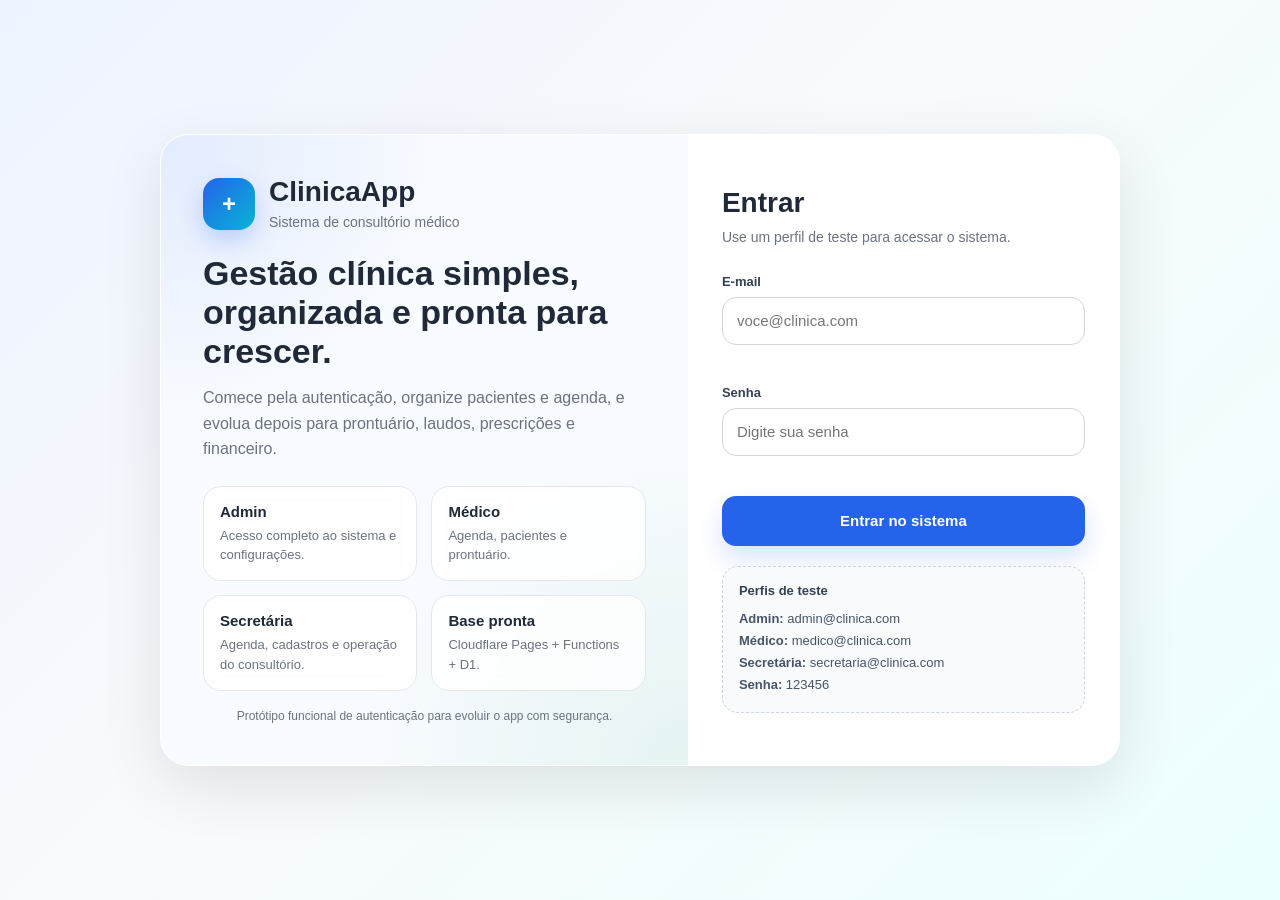
==== public/login.html @ 222e553f "Create login.html" ====
<!DOCTYPE html>
<html lang="pt-BR">
<head>
  <meta charset="UTF-8" />
  <meta name="viewport" content="width=device-width, initial-scale=1.0" />
  <title>Login | ClinicaApp</title>
  <style>
    :root{
      --bg:#f5f7fb;
      --card:#ffffff;
      --text:#1f2937;
      --muted:#6b7280;
      --line:#e5e7eb;
      --primary:#2563eb;
      --primary-dark:#1d4ed8;
      --danger:#dc2626;
      --success:#059669;
      --shadow:0 20px 60px rgba(0,0,0,.10);
      --radius:18px;
    }

    *{box-sizing:border-box}
    body{
      margin:0;
      font-family:Inter, Arial, sans-serif;
      background:linear-gradient(135deg,#eef4ff 0%,#f8fafc 45%,#ecfeff 100%);
      min-height:100vh;
      display:flex;
      align-items:center;
      justify-content:center;
      color:var(--text);
    }

    .wrap{
      width:min(960px, 94vw);
      display:grid;
      grid-template-columns: 1.1fr .9fr;
      background:var(--card);
      border:1px solid rgba(255,255,255,.5);
      border-radius:28px;
      overflow:hidden;
      box-shadow:var(--shadow);
    }

    .hero{
      padding:42px;
      background:
        radial-gradient(circle at top left, rgba(37,99,235,.10), transparent 35%),
        radial-gradient(circle at bottom right, rgba(5,150,105,.08), transparent 40%),
        #f8fbff;
      display:flex;
      flex-direction:column;
      justify-content:space-between;
      min-height:620px;
    }

    .brand{
      display:flex;
      align-items:center;
      gap:14px;
      margin-bottom:24px;
    }

    .brand-icon{
      width:52px;
      height:52px;
      border-radius:16px;
      background:linear-gradient(135deg,#2563eb,#06b6d4);
      color:white;
      display:flex;
      align-items:center;
      justify-content:center;
      font-size:24px;
      font-weight:700;
      box-shadow:0 10px 24px rgba(37,99,235,.25);
    }

    .brand-text h1{
      margin:0;
      font-size:28px;
      line-height:1.1;
    }

    .brand-text p{
      margin:6px 0 0;
      color:var(--muted);
      font-size:14px;
    }

    .hero-copy h2{
      margin:0 0 14px;
      font-size:34px;
      line-height:1.15;
    }

    .hero-copy p{
      margin:0 0 24px;
      color:var(--muted);
      font-size:16px;
      line-height:1.6;
      max-width:480px;
    }

    .hero-grid{
      display:grid;
      grid-template-columns:1fr 1fr;
      gap:14px;
      margin-top:20px;
    }

    .hero-card{
      background:rgba(255,255,255,.8);
      border:1px solid var(--line);
      border-radius:18px;
      padding:16px;
      backdrop-filter: blur(8px);
    }

    .hero-card strong{
      display:block;
      font-size:15px;
      margin-bottom:6px;
    }

    .hero-card span{
      color:var(--muted);
      font-size:13px;
      line-height:1.4;
    }

    .login{
      padding:42px 34px;
      display:flex;
      flex-direction:column;
      justify-content:center;
      background:#fff;
    }

    .login h3{
      margin:0 0 8px;
      font-size:28px;
    }

    .login .sub{
      margin:0 0 26px;
      color:var(--muted);
      font-size:14px;
      line-height:1.5;
    }

    .field{
      margin-bottom:16px;
    }

    .field label{
      display:block;
      margin-bottom:8px;
      font-size:13px;
      font-weight:600;
      color:#334155;
    }

    .field input{
      width:100%;
      height:48px;
      border:1px solid #d1d5db;
      border-radius:14px;
      padding:0 14px;
      font-size:15px;
      outline:none;
      transition:.18s ease;
      background:#fff;
    }

    .field input:focus{
      border-color:var(--primary);
      box-shadow:0 0 0 4px rgba(37,99,235,.12);
    }

    .field-error{
      display:block;
      min-height:18px;
      font-size:12px;
      color:var(--danger);
      margin-top:6px;
    }

    .error-box{
      display:none;
      margin-bottom:14px;
      border:1px solid rgba(220,38,38,.18);
      background:#fef2f2;
      color:#991b1b;
      border-radius:14px;
      padding:12px 14px;
      font-size:13px;
      line-height:1.45;
    }

    .btn{
      width:100%;
      height:50px;
      border:none;
      border-radius:14px;
      background:var(--primary);
      color:white;
      font-size:15px;
      font-weight:700;
      cursor:pointer;
      transition:.18s ease;
      box-shadow:0 12px 24px rgba(37,99,235,.18);
    }

    .btn:hover{ background:var(--primary-dark); }
    .btn:disabled{ opacity:.7; cursor:not-allowed; }

    .demo{
      margin-top:20px;
      padding:16px;
      border:1px dashed #cbd5e1;
      border-radius:16px;
      background:#f8fafc;
    }

    .demo-title{
      font-size:13px;
      font-weight:700;
      margin-bottom:10px;
      color:#334155;
    }

    .demo-item{
      font-size:13px;
      color:#475569;
      line-height:1.7;
    }

    .foot{
      margin-top:18px;
      text-align:center;
      color:var(--muted);
      font-size:12px;
    }

    @media (max-width: 900px){
      .wrap{ grid-template-columns:1fr; }
      .hero{ min-height:auto; padding:28px; }
      .login{ padding:28px; }
      .hero-copy h2{ font-size:28px; }
    }
  </style>
</head>
<body>
  <div class="wrap">
    <section class="hero">
      <div>
        <div class="brand">
          <div class="brand-icon">+</div>
          <div class="brand-text">
            <h1>ClinicaApp</h1>
            <p>Sistema de consultório médico</p>
          </div>
        </div>

        <div class="hero-copy">
          <h2>Gestão clínica simples, organizada e pronta para crescer.</h2>
          <p>
            Comece pela autenticação, organize pacientes e agenda,
            e evolua depois para prontuário, laudos, prescrições e financeiro.
          </p>
        </div>

        <div class="hero-grid">
          <div class="hero-card">
            <strong>Admin</strong>
            <span>Acesso completo ao sistema e configurações.</span>
          </div>
          <div class="hero-card">
            <strong>Médico</strong>
            <span>Agenda, pacientes e prontuário.</span>
          </div>
          <div class="hero-card">
            <strong>Secretária</strong>
            <span>Agenda, cadastros e operação do consultório.</span>
          </div>
          <div class="hero-card">
            <strong>Base pronta</strong>
            <span>Cloudflare Pages + Functions + D1.</span>
          </div>
        </div>
      </div>

      <div class="foot">
        Protótipo funcional de autenticação para evoluir o app com segurança.
      </div>
    </section>

    <section class="login">
      <h3>Entrar</h3>
      <p class="sub">Use um perfil de teste para acessar o sistema.</p>

      <div id="error-box" class="error-box"></div>

      <form id="login-form" onsubmit="return false;">
        <div class="field">
          <label for="email">E-mail</label>
          <input id="email" type="email" placeholder="voce@clinica.com" autocomplete="username" />
          <span class="field-error" id="err-email"></span>
        </div>

        <div class="field">
          <label for="password">Senha</label>
          <input id="password" type="password" placeholder="Digite sua senha" autocomplete="current-password" />
          <span class="field-error" id="err-password"></span>
        </div>

        <button id="login-btn" class="btn" type="submit">Entrar no sistema</button>
      </form>

      <div class="demo">
        <div class="demo-title">Perfis de teste</div>
        <div class="demo-item"><strong>Admin:</strong> admin@clinica.com</div>
        <div class="demo-item"><strong>Médico:</strong> medico@clinica.com</div>
        <div class="demo-item"><strong>Secretária:</strong> secretaria@clinica.com</div>
        <div class="demo-item"><strong>Senha:</strong> 123456</div>
      </div>
    </section>
  </div>

  <script src="/js/auth.js"></script>
</body>
</html>
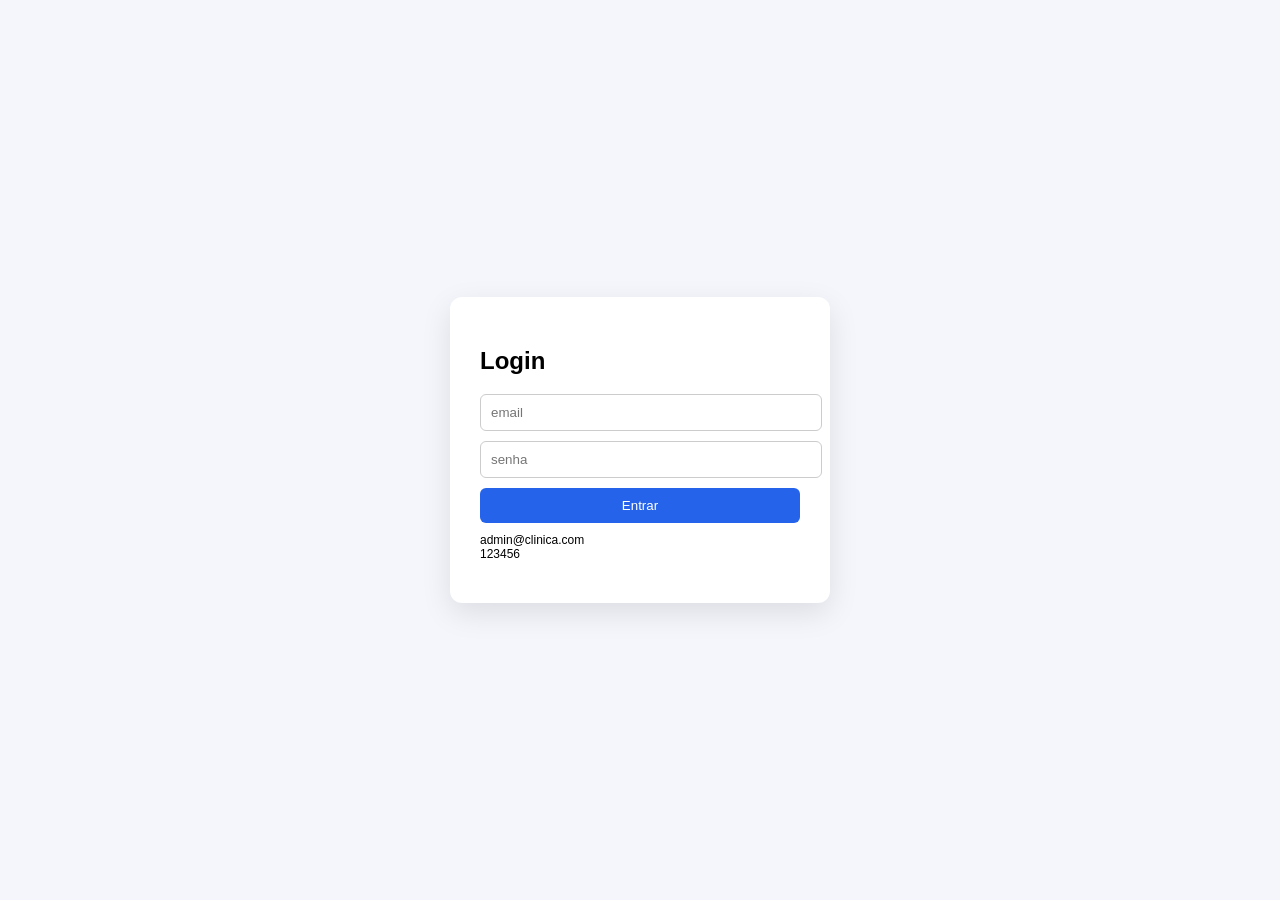
==== commit 86796ceb: "Update login.html" ====
--- a/public/login.html
+++ b/public/login.html
@@ -1,332 +1,34 @@
 <!DOCTYPE html>
 <html lang="pt-BR">
 <head>
-  <meta charset="UTF-8" />
-  <meta name="viewport" content="width=device-width, initial-scale=1.0" />
-  <title>Login | ClinicaApp</title>
-  <style>
-    :root{
-      --bg:#f5f7fb;
-      --card:#ffffff;
-      --text:#1f2937;
-      --muted:#6b7280;
-      --line:#e5e7eb;
-      --primary:#2563eb;
-      --primary-dark:#1d4ed8;
-      --danger:#dc2626;
-      --success:#059669;
-      --shadow:0 20px 60px rgba(0,0,0,.10);
-      --radius:18px;
-    }
-
-    *{box-sizing:border-box}
-    body{
-      margin:0;
-      font-family:Inter, Arial, sans-serif;
-      background:linear-gradient(135deg,#eef4ff 0%,#f8fafc 45%,#ecfeff 100%);
-      min-height:100vh;
-      display:flex;
-      align-items:center;
-      justify-content:center;
-      color:var(--text);
-    }
-
-    .wrap{
-      width:min(960px, 94vw);
-      display:grid;
-      grid-template-columns: 1.1fr .9fr;
-      background:var(--card);
-      border:1px solid rgba(255,255,255,.5);
-      border-radius:28px;
-      overflow:hidden;
-      box-shadow:var(--shadow);
-    }
-
-    .hero{
-      padding:42px;
-      background:
-        radial-gradient(circle at top left, rgba(37,99,235,.10), transparent 35%),
-        radial-gradient(circle at bottom right, rgba(5,150,105,.08), transparent 40%),
-        #f8fbff;
-      display:flex;
-      flex-direction:column;
-      justify-content:space-between;
-      min-height:620px;
-    }
-
-    .brand{
-      display:flex;
-      align-items:center;
-      gap:14px;
-      margin-bottom:24px;
-    }
-
-    .brand-icon{
-      width:52px;
-      height:52px;
-      border-radius:16px;
-      background:linear-gradient(135deg,#2563eb,#06b6d4);
-      color:white;
-      display:flex;
-      align-items:center;
-      justify-content:center;
-      font-size:24px;
-      font-weight:700;
-      box-shadow:0 10px 24px rgba(37,99,235,.25);
-    }
-
-    .brand-text h1{
-      margin:0;
-      font-size:28px;
-      line-height:1.1;
-    }
-
-    .brand-text p{
-      margin:6px 0 0;
-      color:var(--muted);
-      font-size:14px;
-    }
-
-    .hero-copy h2{
-      margin:0 0 14px;
-      font-size:34px;
-      line-height:1.15;
-    }
-
-    .hero-copy p{
-      margin:0 0 24px;
-      color:var(--muted);
-      font-size:16px;
-      line-height:1.6;
-      max-width:480px;
-    }
-
-    .hero-grid{
-      display:grid;
-      grid-template-columns:1fr 1fr;
-      gap:14px;
-      margin-top:20px;
-    }
-
-    .hero-card{
-      background:rgba(255,255,255,.8);
-      border:1px solid var(--line);
-      border-radius:18px;
-      padding:16px;
-      backdrop-filter: blur(8px);
-    }
-
-    .hero-card strong{
-      display:block;
-      font-size:15px;
-      margin-bottom:6px;
-    }
-
-    .hero-card span{
-      color:var(--muted);
-      font-size:13px;
-      line-height:1.4;
-    }
-
-    .login{
-      padding:42px 34px;
-      display:flex;
-      flex-direction:column;
-      justify-content:center;
-      background:#fff;
-    }
-
-    .login h3{
-      margin:0 0 8px;
-      font-size:28px;
-    }
-
-    .login .sub{
-      margin:0 0 26px;
-      color:var(--muted);
-      font-size:14px;
-      line-height:1.5;
-    }
-
-    .field{
-      margin-bottom:16px;
-    }
-
-    .field label{
-      display:block;
-      margin-bottom:8px;
-      font-size:13px;
-      font-weight:600;
-      color:#334155;
-    }
-
-    .field input{
-      width:100%;
-      height:48px;
-      border:1px solid #d1d5db;
-      border-radius:14px;
-      padding:0 14px;
-      font-size:15px;
-      outline:none;
-      transition:.18s ease;
-      background:#fff;
-    }
-
-    .field input:focus{
-      border-color:var(--primary);
-      box-shadow:0 0 0 4px rgba(37,99,235,.12);
-    }
-
-    .field-error{
-      display:block;
-      min-height:18px;
-      font-size:12px;
-      color:var(--danger);
-      margin-top:6px;
-    }
-
-    .error-box{
-      display:none;
-      margin-bottom:14px;
-      border:1px solid rgba(220,38,38,.18);
-      background:#fef2f2;
-      color:#991b1b;
-      border-radius:14px;
-      padding:12px 14px;
-      font-size:13px;
-      line-height:1.45;
-    }
-
-    .btn{
-      width:100%;
-      height:50px;
-      border:none;
-      border-radius:14px;
-      background:var(--primary);
-      color:white;
-      font-size:15px;
-      font-weight:700;
-      cursor:pointer;
-      transition:.18s ease;
-      box-shadow:0 12px 24px rgba(37,99,235,.18);
-    }
-
-    .btn:hover{ background:var(--primary-dark); }
-    .btn:disabled{ opacity:.7; cursor:not-allowed; }
-
-    .demo{
-      margin-top:20px;
-      padding:16px;
-      border:1px dashed #cbd5e1;
-      border-radius:16px;
-      background:#f8fafc;
-    }
-
-    .demo-title{
-      font-size:13px;
-      font-weight:700;
-      margin-bottom:10px;
-      color:#334155;
-    }
-
-    .demo-item{
-      font-size:13px;
-      color:#475569;
-      line-height:1.7;
-    }
-
-    .foot{
-      margin-top:18px;
-      text-align:center;
-      color:var(--muted);
-      font-size:12px;
-    }
-
-    @media (max-width: 900px){
-      .wrap{ grid-template-columns:1fr; }
-      .hero{ min-height:auto; padding:28px; }
-      .login{ padding:28px; }
-      .hero-copy h2{ font-size:28px; }
-    }
-  </style>
+<meta charset="UTF-8">
+<title>Login</title>
+<style>
+body{font-family:Arial;background:#f4f6fb;display:flex;align-items:center;justify-content:center;height:100vh;margin:0}
+.card{background:#fff;padding:30px;border-radius:12px;box-shadow:0 10px 30px rgba(0,0,0,.1);width:320px}
+input{width:100%;padding:10px;margin-bottom:10px;border:1px solid #ccc;border-radius:6px}
+button{width:100%;padding:10px;background:#2563eb;color:#fff;border:none;border-radius:6px;cursor:pointer}
+.error{color:red;font-size:12px;margin-bottom:10px}
+</style>
 </head>
 <body>
-  <div class="wrap">
-    <section class="hero">
-      <div>
-        <div class="brand">
-          <div class="brand-icon">+</div>
-          <div class="brand-text">
-            <h1>ClinicaApp</h1>
-            <p>Sistema de consultório médico</p>
-          </div>
-        </div>
 
-        <div class="hero-copy">
-          <h2>Gestão clínica simples, organizada e pronta para crescer.</h2>
-          <p>
-            Comece pela autenticação, organize pacientes e agenda,
-            e evolua depois para prontuário, laudos, prescrições e financeiro.
-          </p>
-        </div>
+<div class="card">
+<h2>Login</h2>
 
-        <div class="hero-grid">
-          <div class="hero-card">
-            <strong>Admin</strong>
-            <span>Acesso completo ao sistema e configurações.</span>
-          </div>
-          <div class="hero-card">
-            <strong>Médico</strong>
-            <span>Agenda, pacientes e prontuário.</span>
-          </div>
-          <div class="hero-card">
-            <strong>Secretária</strong>
-            <span>Agenda, cadastros e operação do consultório.</span>
-          </div>
-          <div class="hero-card">
-            <strong>Base pronta</strong>
-            <span>Cloudflare Pages + Functions + D1.</span>
-          </div>
-        </div>
-      </div>
+<div id="error" class="error"></div>
 
-      <div class="foot">
-        Protótipo funcional de autenticação para evoluir o app com segurança.
-      </div>
-    </section>
+<input id="email" placeholder="email">
+<input id="senha" type="password" placeholder="senha">
 
-    <section class="login">
-      <h3>Entrar</h3>
-      <p class="sub">Use um perfil de teste para acessar o sistema.</p>
+<button onclick="login()">Entrar</button>
 
-      <div id="error-box" class="error-box"></div>
+<p style="font-size:12px;margin-top:10px">
+admin@clinica.com<br>
+123456
+</p>
+</div>
 
-      <form id="login-form" onsubmit="return false;">
-        <div class="field">
-          <label for="email">E-mail</label>
-          <input id="email" type="email" placeholder="voce@clinica.com" autocomplete="username" />
-          <span class="field-error" id="err-email"></span>
-        </div>
-
-        <div class="field">
-          <label for="password">Senha</label>
-          <input id="password" type="password" placeholder="Digite sua senha" autocomplete="current-password" />
-          <span class="field-error" id="err-password"></span>
-        </div>
-
-        <button id="login-btn" class="btn" type="submit">Entrar no sistema</button>
-      </form>
-
-      <div class="demo">
-        <div class="demo-title">Perfis de teste</div>
-        <div class="demo-item"><strong>Admin:</strong> admin@clinica.com</div>
-        <div class="demo-item"><strong>Médico:</strong> medico@clinica.com</div>
-        <div class="demo-item"><strong>Secretária:</strong> secretaria@clinica.com</div>
-        <div class="demo-item"><strong>Senha:</strong> 123456</div>
-      </div>
-    </section>
-  </div>
-
-  <script src="/js/auth.js"></script>
+<script src="/js/auth.js"></script>
 </body>
 </html>
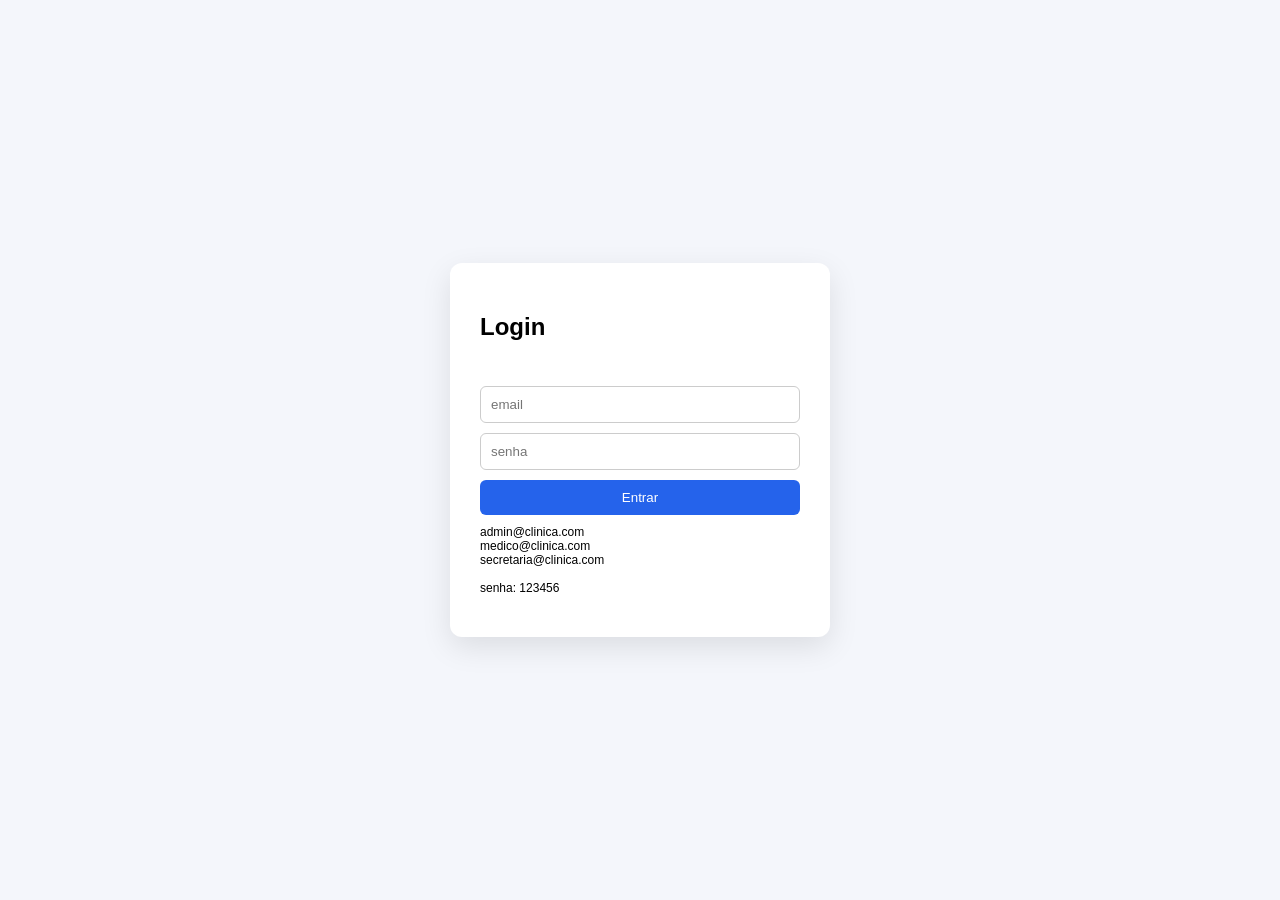
==== commit d0e146c9: "Update login.html" ====
--- a/public/login.html
+++ b/public/login.html
@@ -4,29 +4,65 @@
 <meta charset="UTF-8">
 <title>Login</title>
 <style>
-body{font-family:Arial;background:#f4f6fb;display:flex;align-items:center;justify-content:center;height:100vh;margin:0}
-.card{background:#fff;padding:30px;border-radius:12px;box-shadow:0 10px 30px rgba(0,0,0,.1);width:320px}
-input{width:100%;padding:10px;margin-bottom:10px;border:1px solid #ccc;border-radius:6px}
-button{width:100%;padding:10px;background:#2563eb;color:#fff;border:none;border-radius:6px;cursor:pointer}
-.error{color:red;font-size:12px;margin-bottom:10px}
+body{
+  font-family:Arial;
+  background:#f4f6fb;
+  display:flex;
+  align-items:center;
+  justify-content:center;
+  height:100vh;
+  margin:0;
+}
+.card{
+  background:#fff;
+  padding:30px;
+  border-radius:12px;
+  box-shadow:0 10px 30px rgba(0,0,0,.1);
+  width:320px;
+}
+input{
+  width:100%;
+  padding:10px;
+  margin-bottom:10px;
+  border:1px solid #ccc;
+  border-radius:6px;
+  box-sizing:border-box;
+}
+button{
+  width:100%;
+  padding:10px;
+  background:#2563eb;
+  color:#fff;
+  border:none;
+  border-radius:6px;
+  cursor:pointer;
+}
+.error{
+  color:red;
+  font-size:12px;
+  margin-bottom:10px;
+  min-height:16px;
+}
 </style>
 </head>
 <body>
 
 <div class="card">
-<h2>Login</h2>
+  <h2>Login</h2>
 
-<div id="error" class="error"></div>
+  <div id="error" class="error"></div>
 
-<input id="email" placeholder="email">
-<input id="senha" type="password" placeholder="senha">
+  <input id="email" type="email" placeholder="email">
+  <input id="senha" type="password" placeholder="senha">
 
-<button onclick="login()">Entrar</button>
+  <button id="btn-login" onclick="login()">Entrar</button>
 
-<p style="font-size:12px;margin-top:10px">
-admin@clinica.com<br>
-123456
-</p>
+  <p style="font-size:12px;margin-top:10px">
+    admin@clinica.com<br>
+    medico@clinica.com<br>
+    secretaria@clinica.com<br><br>
+    senha: 123456
+  </p>
 </div>
 
 <script src="/js/auth.js"></script>
